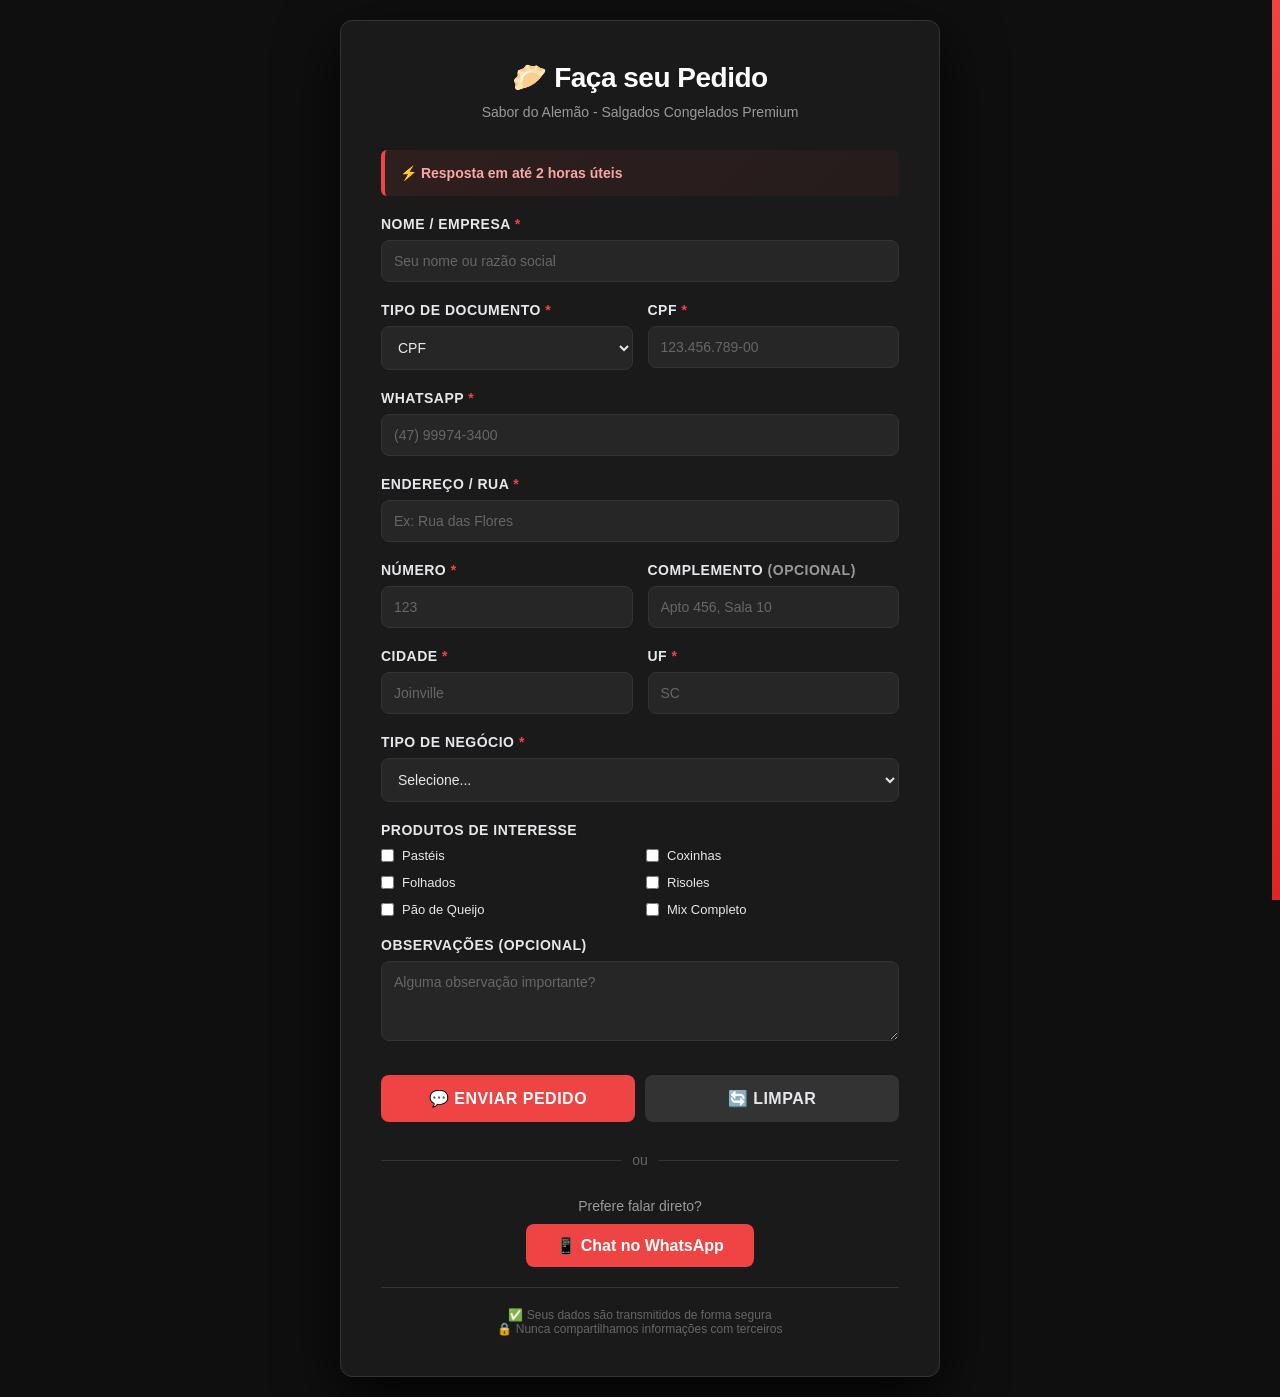
==== formulario-sabor-do-alemao.html @ 7058f877 "Site - up Foto doces" ====
<!DOCTYPE html>
<html lang="pt-BR">
<head>
  <meta charset="UTF-8">
  <meta name="viewport" content="width=device-width, initial-scale=1.0">
  <title>Faça seu Pedido - Sabor do Alemão</title>
  <style>
    * {
      margin: 0;
      padding: 0;
      box-sizing: border-box;
    }

    body {
      font-family: -apple-system, BlinkMacSystemFont, 'Segoe UI', 'Roboto', sans-serif;
      background: #0f0f0f;
      color: #e5e7eb;
      min-height: 100vh;
      display: flex;
      justify-content: center;
      align-items: center;
      padding: 20px;
      position: relative;
    }

    /* Barra vermelha lateral (como no site) */
    body::before {
      content: '';
      position: fixed;
      right: 0;
      top: 0;
      width: 8px;
      height: 100%;
      background: linear-gradient(180deg, #ef4444 0%, #dc2626 100%);
      z-index: 1;
    }

    .container {
      background: #1a1a1a;
      border-radius: 12px;
      box-shadow: 0 20px 60px rgba(0, 0, 0, 0.8);
      max-width: 600px;
      width: 100%;
      padding: 40px;
      position: relative;
      z-index: 2;
      border: 1px solid #333;
    }

    .header {
      text-align: center;
      margin-bottom: 30px;
    }

    .header h1 {
      color: #fff;
      margin-bottom: 10px;
      font-size: 28px;
      font-weight: 700;
      letter-spacing: -0.5px;
    }

    .header p {
      color: #999;
      font-size: 14px;
    }

    .form-group {
      margin-bottom: 20px;
    }

    label {
      display: block;
      font-weight: 600;
      color: #e5e7eb;
      margin-bottom: 8px;
      font-size: 14px;
      text-transform: uppercase;
      letter-spacing: 0.5px;
    }

    .required {
      color: #ef4444;
    }

    input[type="text"],
    input[type="tel"],
    select,
    textarea {
      width: 100%;
      padding: 12px;
      border: 1px solid #333;
      border-radius: 8px;
      font-size: 14px;
      font-family: inherit;
      background: #262626;
      color: #e5e7eb;
      transition: all 0.3s;
    }

    input[type="text"]::placeholder,
    input[type="tel"]::placeholder,
    textarea::placeholder {
      color: #666;
    }

    input[type="text"]:focus,
    input[type="tel"]:focus,
    select:focus,
    textarea:focus {
      outline: none;
      border-color: #ef4444;
      background: #2a2a2a;
      box-shadow: 0 0 0 3px rgba(239, 68, 68, 0.1);
    }

    select {
      cursor: pointer;
    }

    textarea {
      resize: vertical;
      min-height: 80px;
    }

    .form-row {
      display: grid;
      grid-template-columns: 1fr 1fr;
      gap: 15px;
    }

    .form-row.full {
      grid-template-columns: 1fr;
    }

    .checkbox-group {
      display: grid;
      grid-template-columns: repeat(2, 1fr);
      gap: 12px;
      margin-top: 10px;
    }

    .checkbox-group label {
      display: flex;
      align-items: center;
      margin-bottom: 0;
      font-weight: 500;
      font-size: 13px;
      color: #e5e7eb;
      text-transform: none;
      letter-spacing: normal;
      cursor: pointer;
    }

    .checkbox-group input[type="checkbox"] {
      width: auto;
      margin-right: 8px;
      cursor: pointer;
      accent-color: #ef4444;
    }

    .button-group {
      display: flex;
      gap: 10px;
      margin-top: 30px;
    }

    button {
      flex: 1;
      padding: 14px 20px;
      font-size: 16px;
      font-weight: 600;
      border: none;
      border-radius: 8px;
      cursor: pointer;
      transition: all 0.3s;
      text-transform: uppercase;
      letter-spacing: 0.5px;
    }

    .btn-submit {
      background: #ef4444;
      color: white;
    }

    .btn-submit:hover:not(:disabled) {
      background: #dc2626;
      transform: translateY(-2px);
      box-shadow: 0 10px 25px rgba(239, 68, 68, 0.3);
    }

    .btn-submit:disabled {
      opacity: 0.6;
      cursor: not-allowed;
    }

    .btn-reset {
      background: #333;
      color: #e5e7eb;
    }

    .btn-reset:hover {
      background: #444;
    }

    .info-box {
      background: linear-gradient(135deg, rgba(239, 68, 68, 0.1) 0%, rgba(239, 68, 68, 0.05) 100%);
      border-left: 4px solid #ef4444;
      padding: 15px;
      border-radius: 6px;
      margin-bottom: 20px;
      font-size: 14px;
      color: #fca5a5;
    }

    .divider {
      display: grid;
      grid-template-columns: 1fr auto 1fr;
      gap: 10px;
      align-items: center;
      margin: 30px 0;
      color: #666;
      font-size: 14px;
    }

    .divider::before,
    .divider::after {
      content: '';
      height: 1px;
      background: #333;
    }

    .footer {
      text-align: center;
      margin-top: 20px;
      padding-top: 20px;
      border-top: 1px solid #333;
      font-size: 12px;
      color: #666;
    }

    @media (max-width: 640px) {
      .container {
        padding: 25px;
      }

      .form-row {
        grid-template-columns: 1fr;
      }

      .checkbox-group {
        grid-template-columns: 1fr;
      }

      .button-group {
        flex-direction: column;
      }

      .header h1 {
        font-size: 24px;
      }
    }

    /* 🎉 SUCESSO COM ANIMAÇÃO */
    .success-message {
      display: none;
      background: linear-gradient(135deg, rgba(34, 197, 94, 0.1) 0%, rgba(34, 197, 94, 0.05) 100%);
      color: #86efac;
      padding: 20px;
      border-radius: 8px;
      margin-bottom: 20px;
      border: 2px solid #22c55e;
      animation: slideDown 0.5s ease-out;
      text-align: center;
      font-weight: 600;
    }

    .success-message.show {
      display: block;
    }

    .success-icon {
      font-size: 32px;
      margin-bottom: 10px;
      animation: pulse 0.6s ease-out;
    }

    @keyframes slideDown {
      from {
        opacity: 0;
        transform: translateY(-20px);
      }
      to {
        opacity: 1;
        transform: translateY(0);
      }
    }

    @keyframes pulse {
      0% {
        transform: scale(0.8);
        opacity: 0;
      }
      50% {
        transform: scale(1.1);
      }
      100% {
        transform: scale(1);
        opacity: 1;
      }
    }

    /* Link WhatsApp com cor vermelha */
    .whatsapp-link {
      display: inline-block;
      background: #ef4444;
      color: white;
      padding: 12px 30px;
      border-radius: 8px;
      text-decoration: none;
      font-weight: bold;
      transition: all 0.3s;
    }

    .whatsapp-link:hover {
      background: #dc2626;
      transform: translateY(-2px);
      box-shadow: 0 10px 25px rgba(239, 68, 68, 0.3);
    }
  </style>
</head>
<body>
  <div class="container">
    <div class="header">
      <h1>🥟 Faça seu Pedido</h1>
      <p>Sabor do Alemão - Salgados Congelados Premium</p>
    </div>

    <!-- 🎉 MENSAGEM DE SUCESSO COM ANIMAÇÃO -->
    <div class="success-message" id="successMsg">
      <div class="success-icon">✅</div>
      <div>Pedido enviado com sucesso!</div>
      <div style="font-size: 14px; margin-top: 8px; opacity: 0.9;">
        Entraremos em contato em breve. Obrigado! 🙏
      </div>
    </div>

    <div class="info-box">
      ⚡ <strong>Resposta em até 2 horas úteis</strong>
    </div>

    <!-- 📋 FORMULÁRIO NETLIFY FORMS -->
    <form id="formulario-pedido" name="sabor-do-alemao-formulario" method="POST" netlify netlify-honeypot="bot-field">
      
      <!-- Honeypot anti-spam (oculto) -->
      <input type="hidden" name="bot-field">
      
      <!-- NOME/EMPRESA -->
      <div class="form-group">
        <label for="nome">
          Nome / Empresa <span class="required">*</span>
        </label>
        <input 
          type="text" 
          id="nome" 
          name="nome" 
          placeholder="Seu nome ou razão social"
          required
        >
      </div>

      <!-- CPF/CNPJ -->
      <div class="form-row">
        <div class="form-group">
          <label for="tipo">Tipo de documento <span class="required">*</span></label>
          <select 
            id="tipo" 
            name="tipo" 
            onchange="alternarTipo(this)"
            required
          >
            <option value="CPF">CPF</option>
            <option value="CNPJ">CNPJ</option>
          </select>
        </div>

        <div class="form-group">
          <label for="documento" id="label-documento">
            CPF <span class="required">*</span>
          </label>
          <input 
            type="text" 
            id="documento" 
            name="documento" 
            placeholder="123.456.789-00"
            maxlength="14"
            required
          >
        </div>
      </div>

      <!-- WHATSAPP -->
      <div class="form-group">
        <label for="whatsapp">WhatsApp <span class="required">*</span></label>
        <input 
          type="tel" 
          id="whatsapp" 
          name="whatsapp" 
          placeholder="(47) 99974-3400"
          maxlength="15"
          required
        >
      </div>

      <!-- ENDEREÇO -->
      <div class="form-group">
        <label for="endereco">Endereço / Rua <span class="required">*</span></label>
        <input 
          type="text" 
          id="endereco" 
          name="endereco" 
          placeholder="Ex: Rua das Flores"
          required
        >
      </div>

      <div class="form-row">
        <div class="form-group">
          <label for="numero">Número <span class="required">*</span></label>
          <input 
            type="text" 
            id="numero" 
            name="numero" 
            placeholder="123"
            required
          >
        </div>

        <div class="form-group">
          <label for="complemento">Complemento <span style="color: #999;">(opcional)</span></label>
          <input 
            type="text" 
            id="complemento" 
            name="complemento" 
            placeholder="Apto 456, Sala 10"
          >
        </div>
      </div>

      <div class="form-row">
        <div class="form-group">
          <label for="cidade">Cidade <span class="required">*</span></label>
          <input 
            type="text" 
            id="cidade" 
            name="cidade" 
            placeholder="Joinville"
            required
          >
        </div>

        <div class="form-group">
          <label for="estado">UF <span class="required">*</span></label>
          <input 
            type="text" 
            id="estado" 
            name="estado" 
            placeholder="SC"
            maxlength="2"
            required
          >
        </div>
      </div>

      <!-- TIPO DE NEGÓCIO -->
      <div class="form-group">
        <label for="negocio">Tipo de negócio <span class="required">*</span></label>
        <select id="negocio" name="negocio" required>
          <option value="">Selecione...</option>
          <option value="Panificadora">Panificadora</option>
          <option value="Mercado / Supermercado">Mercado / Supermercado</option>
          <option value="Conveniência de Posto">Conveniência de Posto</option>
          <option value="Lanchonete / Restaurante">Lanchonete / Restaurante</option>
          <option value="Distribuidor Atacadista">Distribuidor Atacadista</option>
          <option value="Buffet / Eventos">Buffet / Eventos</option>
          <option value="Outro">Outro</option>
        </select>
      </div>

      <!-- PRODUTOS -->
      <div class="form-group">
        <label>Produtos de interesse</label>
        <div class="checkbox-group">
          <label>
            <input type="checkbox" name="produtos" value="Pastéis">
            Pastéis
          </label>
          <label>
            <input type="checkbox" name="produtos" value="Coxinhas">
            Coxinhas
          </label>
          <label>
            <input type="checkbox" name="produtos" value="Folhados">
            Folhados
          </label>
          <label>
            <input type="checkbox" name="produtos" value="Risoles">
            Risoles
          </label>
          <label>
            <input type="checkbox" name="produtos" value="Pão de Queijo">
            Pão de Queijo
          </label>
          <label>
            <input type="checkbox" name="produtos" value="Mix Completo">
            Mix Completo
          </label>
        </div>
      </div>

      <!-- OBSERVAÇÕES -->
      <div class="form-group">
        <label for="observacoes">Observações (opcional)</label>
        <textarea 
          id="observacoes" 
          name="observacoes" 
          placeholder="Alguma observação importante?"
        ></textarea>
      </div>

      <!-- BOTÕES -->
      <div class="button-group">
        <button type="submit" class="btn-submit">
          💬 Enviar Pedido
        </button>
        <button type="reset" class="btn-reset">
          🔄 Limpar
        </button>
      </div>
    </form>

    <div class="divider">
      ou
    </div>

    <div style="text-align: center;">
      <p style="color: #999; font-size: 14px; margin-bottom: 10px;">
        Prefere falar direto?
      </p>
      <a href="https://api.whatsapp.com/send?phone=5547999743400&text=Ol%C3%A1!%20Estou%20interessado%20em%20revender%20produtos%20Sabor%20do%20Alem%C3%A3o.%0A%0A%F0%9F%91%A4%20INFORMA%C3%87%C3%95ES%20PESSOAIS%3A%0ANome%2FRaz%C3%A3o%20Social%3A%20%0ACPF%2FCNPJ%3A%20%0ATelefone%3A%20%0A%0A%F0%9F%93%8D%20LOCALIZA%C3%87%C3%83O%3A%0ACidade%3A%20%0AEstado%20(SC%2FPR%2FSP)%3A%20%0A%0A%F0%9F%8F%AA%20NEG%C3%93CIO%3A%0ATipo%3A%20(Padaria%2FMercado%2FLanchonete%2Fetc)%0AProdutos%20de%20Interesse%3A%20%0A%0A%F0%9F%93%9D%20Observa%C3%A7%C3%B5es%3A%20%0A%0AObrigado!" 
        target="_blank" 
        class="whatsapp-link">
       📱 Chat no WhatsApp
      </a>
    </div>

    <div class="footer">
      ✅ Seus dados são transmitidos de forma segura<br>
      🔒 Nunca compartilhamos informações com terceiros
    </div>
  </div>

  <script>
    // ========================================
    // 💻 FORMATAÇÃO AUTOMÁTICA
    // ========================================

    // Formatar CPF/CNPJ
    document.querySelector('input[name="documento"]').addEventListener('input', function(e) {
      let valor = e.target.value.replace(/\D/g, '');
      const tipo = document.querySelector('select[name="tipo"]').value;
      
      if (tipo === 'CPF') {
        valor = valor.replace(/(\d{3})(\d)/, '$1.$2');
        valor = valor.replace(/(\d{3})(\d)/, '$1.$2');
        valor = valor.replace(/(\d{3})(\d{1,2})$/, '$1-$2');
        e.target.maxLength = 14;
      } else {
        valor = valor.replace(/(\d{2})(\d)/, '$1.$2');
        valor = valor.replace(/(\d{3})(\d)/, '$1.$2');
        valor = valor.replace(/(\d{3})(\d)/, '$1/$2');
        valor = valor.replace(/(\d{4})(\d{1,2})$/, '$1-$2');
        e.target.maxLength = 18;
      }
      
      e.target.value = valor;
    });

    // Formatar WhatsApp
    document.querySelector('input[name="whatsapp"]').addEventListener('input', function(e) {
      let valor = e.target.value.replace(/\D/g, '');
      valor = valor.replace(/(\d{2})(\d)/, '($1) $2');
      valor = valor.replace(/(\d{5})(\d)/, '$1-$2');
      e.target.maxLength = 15;
      e.target.value = valor;
    });

    // Alternar entre CPF/CNPJ
    function alternarTipo(select) {
      const documento = document.getElementById('documento');
      const label = document.querySelector('label[for="documento"]');
      
      if (select.value === 'CPF') {
        documento.placeholder = '123.456.789-00';
        label.textContent = 'CPF ';
        label.innerHTML += '<span class="required">*</span>';
      } else {
        documento.placeholder = '12.345.678/0001-99';
        label.textContent = 'CNPJ ';
        label.innerHTML += '<span class="required">*</span>';
      }
      
      documento.value = '';
      documento.maxLength = 18;
    }

    // ========================================
    // 🎯 MOSTRAR SUCESSO COM ANIMAÇÃO
    // ========================================
    document.getElementById('formulario-pedido').addEventListener('submit', function(e) {
      const successMsg = document.getElementById('successMsg');
      
      // Mostrar mensagem com delay
      setTimeout(() => {
        successMsg.classList.add('show');
        
        // Scroll para mensagem
        successMsg.scrollIntoView({ behavior: 'smooth', block: 'nearest' });
        
        // Limpar formulário
        this.reset();
        
        // Esconder após 8 segundos
        setTimeout(() => {
          successMsg.classList.remove('show');
        }, 8000);
      }, 500);
    });
  </script>
</body>
</html>
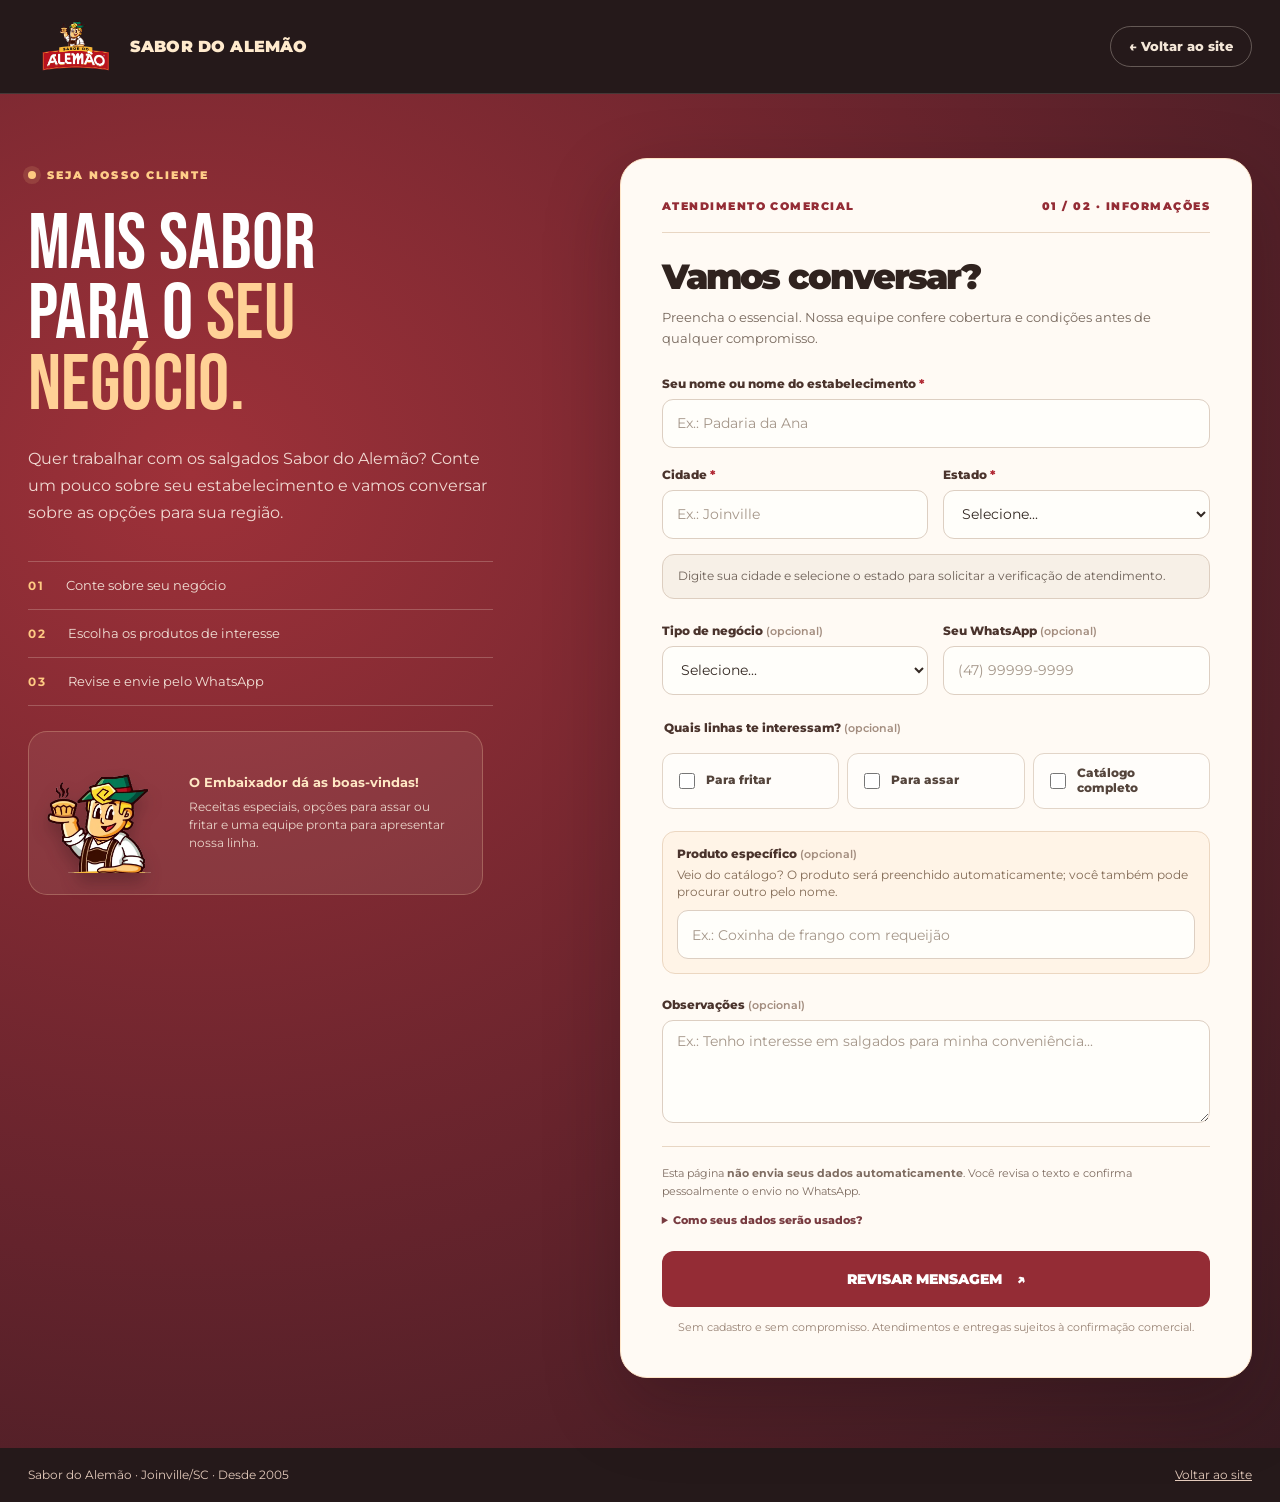
==== commit 8810cd96: "feat: replace legacy order form with branded commercial consultation and WhatsApp review" ====
--- a/formulario-sabor-do-alemao.html
+++ b/formulario-sabor-do-alemao.html
@@ -1,641 +1,79 @@
-<!DOCTYPE html>
+<!doctype html>
 <html lang="pt-BR">
 <head>
-  <meta charset="UTF-8">
-  <meta name="viewport" content="width=device-width, initial-scale=1.0">
-  <title>Faça seu Pedido - Sabor do Alemão</title>
-  <style>
-    * {
-      margin: 0;
-      padding: 0;
-      box-sizing: border-box;
-    }
-
-    body {
-      font-family: -apple-system, BlinkMacSystemFont, 'Segoe UI', 'Roboto', sans-serif;
-      background: #0f0f0f;
-      color: #e5e7eb;
-      min-height: 100vh;
-      display: flex;
-      justify-content: center;
-      align-items: center;
-      padding: 20px;
-      position: relative;
-    }
-
-    /* Barra vermelha lateral (como no site) */
-    body::before {
-      content: '';
-      position: fixed;
-      right: 0;
-      top: 0;
-      width: 8px;
-      height: 100%;
-      background: linear-gradient(180deg, #ef4444 0%, #dc2626 100%);
-      z-index: 1;
-    }
-
-    .container {
-      background: #1a1a1a;
-      border-radius: 12px;
-      box-shadow: 0 20px 60px rgba(0, 0, 0, 0.8);
-      max-width: 600px;
-      width: 100%;
-      padding: 40px;
-      position: relative;
-      z-index: 2;
-      border: 1px solid #333;
-    }
-
-    .header {
-      text-align: center;
-      margin-bottom: 30px;
-    }
-
-    .header h1 {
-      color: #fff;
-      margin-bottom: 10px;
-      font-size: 28px;
-      font-weight: 700;
-      letter-spacing: -0.5px;
-    }
-
-    .header p {
-      color: #999;
-      font-size: 14px;
-    }
-
-    .form-group {
-      margin-bottom: 20px;
-    }
-
-    label {
-      display: block;
-      font-weight: 600;
-      color: #e5e7eb;
-      margin-bottom: 8px;
-      font-size: 14px;
-      text-transform: uppercase;
-      letter-spacing: 0.5px;
-    }
-
-    .required {
-      color: #ef4444;
-    }
-
-    input[type="text"],
-    input[type="tel"],
-    select,
-    textarea {
-      width: 100%;
-      padding: 12px;
-      border: 1px solid #333;
-      border-radius: 8px;
-      font-size: 14px;
-      font-family: inherit;
-      background: #262626;
-      color: #e5e7eb;
-      transition: all 0.3s;
-    }
-
-    input[type="text"]::placeholder,
-    input[type="tel"]::placeholder,
-    textarea::placeholder {
-      color: #666;
-    }
-
-    input[type="text"]:focus,
-    input[type="tel"]:focus,
-    select:focus,
-    textarea:focus {
-      outline: none;
-      border-color: #ef4444;
-      background: #2a2a2a;
-      box-shadow: 0 0 0 3px rgba(239, 68, 68, 0.1);
-    }
-
-    select {
-      cursor: pointer;
-    }
-
-    textarea {
-      resize: vertical;
-      min-height: 80px;
-    }
-
-    .form-row {
-      display: grid;
-      grid-template-columns: 1fr 1fr;
-      gap: 15px;
-    }
-
-    .form-row.full {
-      grid-template-columns: 1fr;
-    }
-
-    .checkbox-group {
-      display: grid;
-      grid-template-columns: repeat(2, 1fr);
-      gap: 12px;
-      margin-top: 10px;
-    }
-
-    .checkbox-group label {
-      display: flex;
-      align-items: center;
-      margin-bottom: 0;
-      font-weight: 500;
-      font-size: 13px;
-      color: #e5e7eb;
-      text-transform: none;
-      letter-spacing: normal;
-      cursor: pointer;
-    }
-
-    .checkbox-group input[type="checkbox"] {
-      width: auto;
-      margin-right: 8px;
-      cursor: pointer;
-      accent-color: #ef4444;
-    }
-
-    .button-group {
-      display: flex;
-      gap: 10px;
-      margin-top: 30px;
-    }
-
-    button {
-      flex: 1;
-      padding: 14px 20px;
-      font-size: 16px;
-      font-weight: 600;
-      border: none;
-      border-radius: 8px;
-      cursor: pointer;
-      transition: all 0.3s;
-      text-transform: uppercase;
-      letter-spacing: 0.5px;
-    }
-
-    .btn-submit {
-      background: #ef4444;
-      color: white;
-    }
-
-    .btn-submit:hover:not(:disabled) {
-      background: #dc2626;
-      transform: translateY(-2px);
-      box-shadow: 0 10px 25px rgba(239, 68, 68, 0.3);
-    }
-
-    .btn-submit:disabled {
-      opacity: 0.6;
-      cursor: not-allowed;
-    }
-
-    .btn-reset {
-      background: #333;
-      color: #e5e7eb;
-    }
-
-    .btn-reset:hover {
-      background: #444;
-    }
-
-    .info-box {
-      background: linear-gradient(135deg, rgba(239, 68, 68, 0.1) 0%, rgba(239, 68, 68, 0.05) 100%);
-      border-left: 4px solid #ef4444;
-      padding: 15px;
-      border-radius: 6px;
-      margin-bottom: 20px;
-      font-size: 14px;
-      color: #fca5a5;
-    }
-
-    .divider {
-      display: grid;
-      grid-template-columns: 1fr auto 1fr;
-      gap: 10px;
-      align-items: center;
-      margin: 30px 0;
-      color: #666;
-      font-size: 14px;
-    }
-
-    .divider::before,
-    .divider::after {
-      content: '';
-      height: 1px;
-      background: #333;
-    }
-
-    .footer {
-      text-align: center;
-      margin-top: 20px;
-      padding-top: 20px;
-      border-top: 1px solid #333;
-      font-size: 12px;
-      color: #666;
-    }
-
-    @media (max-width: 640px) {
-      .container {
-        padding: 25px;
-      }
-
-      .form-row {
-        grid-template-columns: 1fr;
-      }
-
-      .checkbox-group {
-        grid-template-columns: 1fr;
-      }
-
-      .button-group {
-        flex-direction: column;
-      }
-
-      .header h1 {
-        font-size: 24px;
-      }
-    }
-
-    /* 🎉 SUCESSO COM ANIMAÇÃO */
-    .success-message {
-      display: none;
-      background: linear-gradient(135deg, rgba(34, 197, 94, 0.1) 0%, rgba(34, 197, 94, 0.05) 100%);
-      color: #86efac;
-      padding: 20px;
-      border-radius: 8px;
-      margin-bottom: 20px;
-      border: 2px solid #22c55e;
-      animation: slideDown 0.5s ease-out;
-      text-align: center;
-      font-weight: 600;
-    }
-
-    .success-message.show {
-      display: block;
-    }
-
-    .success-icon {
-      font-size: 32px;
-      margin-bottom: 10px;
-      animation: pulse 0.6s ease-out;
-    }
-
-    @keyframes slideDown {
-      from {
-        opacity: 0;
-        transform: translateY(-20px);
-      }
-      to {
-        opacity: 1;
-        transform: translateY(0);
-      }
-    }
-
-    @keyframes pulse {
-      0% {
-        transform: scale(0.8);
-        opacity: 0;
-      }
-      50% {
-        transform: scale(1.1);
-      }
-      100% {
-        transform: scale(1);
-        opacity: 1;
-      }
-    }
-
-    /* Link WhatsApp com cor vermelha */
-    .whatsapp-link {
-      display: inline-block;
-      background: #ef4444;
-      color: white;
-      padding: 12px 30px;
-      border-radius: 8px;
-      text-decoration: none;
-      font-weight: bold;
-      transition: all 0.3s;
-    }
-
-    .whatsapp-link:hover {
-      background: #dc2626;
-      transform: translateY(-2px);
-      box-shadow: 0 10px 25px rgba(239, 68, 68, 0.3);
-    }
-  </style>
+<meta charset="UTF-8">
+<meta name="viewport" content="width=device-width,initial-scale=1">
+<meta name="theme-color" content="#942c35">
+<meta name="description" content="Solicite atendimento comercial do Sabor do Alemão. Conheça os salgados, informe sua cidade e converse com nossa equipe pelo WhatsApp.">
+<title>Seja nosso cliente | Sabor do Alemão</title>
+<link rel="preconnect" href="https://fonts.googleapis.com">
+<link rel="preconnect" href="https://fonts.gstatic.com" crossorigin>
+<link href="https://fonts.googleapis.com/css2?family=Bebas+Neue&family=Montserrat:wght@400;500;600;700;800;900&display=swap" rel="stylesheet">
+<link rel="stylesheet" href="css/form-comercial-v9.css">
 </head>
 <body>
-  <div class="container">
-    <div class="header">
-      <h1>🥟 Faça seu Pedido</h1>
-      <p>Sabor do Alemão - Salgados Congelados Premium</p>
-    </div>
-
-    <!-- 🎉 MENSAGEM DE SUCESSO COM ANIMAÇÃO -->
-    <div class="success-message" id="successMsg">
-      <div class="success-icon">✅</div>
-      <div>Pedido enviado com sucesso!</div>
-      <div style="font-size: 14px; margin-top: 8px; opacity: 0.9;">
-        Entraremos em contato em breve. Obrigado! 🙏
+<header class="site-header">
+  <div class="header-wrap">
+    <a href="index.html" class="brand" aria-label="Sabor do Alemão — início"><img src="img/logo-sabor-do-alemao.webp" alt="Logo Sabor do Alemão" width="90" height="65"><span>SABOR DO ALEMÃO</span></a>
+    <a href="index.html#fazer-pedido" class="back-link">← Voltar ao site</a>
+  </div>
+</header>
+<main class="page-shell">
+  <div class="commercial-layout">
+    <aside class="intro-panel">
+      <p class="eyebrow">SEJA NOSSO CLIENTE</p>
+      <h1 class="intro-title">MAIS SABOR<br>PARA O <em>SEU<br>NEGÓCIO.</em></h1>
+      <p class="intro-text">Quer trabalhar com os salgados Sabor do Alemão? Conte um pouco sobre seu estabelecimento e vamos conversar sobre as opções para sua região.</p>
+      <div class="steps">
+        <div><strong>01</strong><span>Conte sobre seu negócio</span></div>
+        <div><strong>02</strong><span>Escolha os produtos de interesse</span></div>
+        <div><strong>03</strong><span>Revise e envie pelo WhatsApp</span></div>
       </div>
-    </div>
-
-    <div class="info-box">
-      ⚡ <strong>Resposta em até 2 horas úteis</strong>
-    </div>
-
-    <!-- 📋 FORMULÁRIO NETLIFY FORMS -->
-    <form id="formulario-pedido" name="sabor-do-alemao-formulario" method="POST" netlify netlify-honeypot="bot-field">
-      
-      <!-- Honeypot anti-spam (oculto) -->
-      <input type="hidden" name="bot-field">
-      
-      <!-- NOME/EMPRESA -->
-      <div class="form-group">
-        <label for="nome">
-          Nome / Empresa <span class="required">*</span>
-        </label>
-        <input 
-          type="text" 
-          id="nome" 
-          name="nome" 
-          placeholder="Seu nome ou razão social"
-          required
-        >
+      <div class="mascot-block">
+        <img src="img/mascote.webp" alt="Embaixador Sabor do Alemão" width="140" height="126" loading="lazy">
+        <div><strong>O Embaixador dá as boas-vindas!</strong><span>Receitas especiais, opções para assar ou fritar e uma equipe pronta para apresentar nossa linha.</span></div>
       </div>
-
-      <!-- CPF/CNPJ -->
-      <div class="form-row">
-        <div class="form-group">
-          <label for="tipo">Tipo de documento <span class="required">*</span></label>
-          <select 
-            id="tipo" 
-            name="tipo" 
-            onchange="alternarTipo(this)"
-            required
-          >
-            <option value="CPF">CPF</option>
-            <option value="CNPJ">CNPJ</option>
-          </select>
+    </aside>
+    <section class="form-panel" aria-labelledby="formTitle">
+      <div class="form-head-top"><span>ATENDIMENTO COMERCIAL</span><span id="stageCount">01 / 02 · INFORMAÇÕES</span></div>
+      <form id="leadForm">
+        <h2 id="formTitle">Vamos conversar?</h2>
+        <p class="form-subtitle">Preencha o essencial. Nossa equipe confere cobertura e condições antes de qualquer compromisso.</p>
+        <div class="form-group"><label for="nome">Seu nome ou nome do estabelecimento <span class="required">*</span></label><input id="nome" name="nome" required maxlength="110" autocomplete="organization" placeholder="Ex.: Padaria da Ana"></div>
+        <div class="form-row">
+          <div class="form-group"><label for="cidade">Cidade <span class="required">*</span></label><input id="cidade" name="cidade" required maxlength="80" autocomplete="address-level2" list="listaCidades" placeholder="Ex.: Joinville"><datalist id="listaCidades"></datalist></div>
+          <div class="form-group"><label for="estado">Estado <span class="required">*</span></label><select id="estado" name="estado" required autocomplete="address-level1"><option value="">Selecione...</option><option value="SC">Santa Catarina</option><option value="PR">Paraná</option><option value="SP">São Paulo</option><option value="Outro">Outro</option></select></div>
         </div>
-
-        <div class="form-group">
-          <label for="documento" id="label-documento">
-            CPF <span class="required">*</span>
-          </label>
-          <input 
-            type="text" 
-            id="documento" 
-            name="documento" 
-            placeholder="123.456.789-00"
-            maxlength="14"
-            required
-          >
+        <p class="coverage-status" id="coverageStatus" role="status" aria-live="polite">Digite sua cidade e selecione o estado para solicitar a verificação de atendimento.</p>
+        <div class="form-row">
+          <div class="form-group"><label for="negocio">Tipo de negócio <small>(opcional)</small></label><select id="negocio" name="negocio"><option value="">Selecione...</option><option>Padaria / Panificadora</option><option>Mercado / Supermercado</option><option>Conveniência</option><option>Lanchonete / Restaurante</option><option>Revenda / Distribuição</option><option>Buffet / Eventos</option><option>Outro</option></select></div>
+          <div class="form-group"><label for="whatsapp">Seu WhatsApp <small>(opcional)</small></label><input id="whatsapp" name="whatsapp" type="tel" inputmode="tel" autocomplete="tel-national" maxlength="20" placeholder="(47) 99999-9999"></div>
         </div>
-      </div>
-
-      <!-- WHATSAPP -->
-      <div class="form-group">
-        <label for="whatsapp">WhatsApp <span class="required">*</span></label>
-        <input 
-          type="tel" 
-          id="whatsapp" 
-          name="whatsapp" 
-          placeholder="(47) 99974-3400"
-          maxlength="15"
-          required
-        >
-      </div>
-
-      <!-- ENDEREÇO -->
-      <div class="form-group">
-        <label for="endereco">Endereço / Rua <span class="required">*</span></label>
-        <input 
-          type="text" 
-          id="endereco" 
-          name="endereco" 
-          placeholder="Ex: Rua das Flores"
-          required
-        >
-      </div>
-
-      <div class="form-row">
-        <div class="form-group">
-          <label for="numero">Número <span class="required">*</span></label>
-          <input 
-            type="text" 
-            id="numero" 
-            name="numero" 
-            placeholder="123"
-            required
-          >
+        <fieldset class="interest-group"><legend>Quais linhas te interessam? <small>(opcional)</small></legend><div class="interest-options">
+          <label class="interest-option"><input type="checkbox" name="interesse" value="Para fritar"><span>Para fritar</span></label>
+          <label class="interest-option"><input type="checkbox" name="interesse" value="Para assar"><span>Para assar</span></label>
+          <label class="interest-option"><input type="checkbox" name="interesse" value="Catálogo completo"><span>Catálogo completo</span></label>
+        </div></fieldset>
+        <div class="product-inline"><label for="produtoEspecifico">Produto específico <small>(opcional)</small></label><p>Veio do catálogo? O produto será preenchido automaticamente; você também pode procurar outro pelo nome.</p><input id="produtoEspecifico" name="produto" list="listaProdutos" maxlength="150" placeholder="Ex.: Coxinha de frango com requeijão"><datalist id="listaProdutos"></datalist></div>
+        <div class="form-group"><label for="mensagem">Observações <small>(opcional)</small></label><textarea id="mensagem" name="mensagem" maxlength="650" placeholder="Ex.: Tenho interesse em salgados para minha conveniência..." rows="3"></textarea></div>
+        <div class="form-consent">Esta página <strong>não envia seus dados automaticamente</strong>. Você revisa o texto e confirma pessoalmente o envio no WhatsApp.
+          <details><summary>Como seus dados serão usados?</summary><p>Os dados que você optar por compartilhar serão usados para atendimento comercial e análise de cobertura. Ao abrir e enviar a mensagem, as informações passam pelo WhatsApp. Consulte também a <a href="index.html#fazer-pedido">página institucional</a> ou entre em contato para exercer seus direitos de privacidade.</p></details>
         </div>
-
-        <div class="form-group">
-          <label for="complemento">Complemento <span style="color: #999;">(opcional)</span></label>
-          <input 
-            type="text" 
-            id="complemento" 
-            name="complemento" 
-            placeholder="Apto 456, Sala 10"
-          >
-        </div>
-      </div>
-
-      <div class="form-row">
-        <div class="form-group">
-          <label for="cidade">Cidade <span class="required">*</span></label>
-          <input 
-            type="text" 
-            id="cidade" 
-            name="cidade" 
-            placeholder="Joinville"
-            required
-          >
-        </div>
-
-        <div class="form-group">
-          <label for="estado">UF <span class="required">*</span></label>
-          <input 
-            type="text" 
-            id="estado" 
-            name="estado" 
-            placeholder="SC"
-            maxlength="2"
-            required
-          >
-        </div>
-      </div>
-
-      <!-- TIPO DE NEGÓCIO -->
-      <div class="form-group">
-        <label for="negocio">Tipo de negócio <span class="required">*</span></label>
-        <select id="negocio" name="negocio" required>
-          <option value="">Selecione...</option>
-          <option value="Panificadora">Panificadora</option>
-          <option value="Mercado / Supermercado">Mercado / Supermercado</option>
-          <option value="Conveniência de Posto">Conveniência de Posto</option>
-          <option value="Lanchonete / Restaurante">Lanchonete / Restaurante</option>
-          <option value="Distribuidor Atacadista">Distribuidor Atacadista</option>
-          <option value="Buffet / Eventos">Buffet / Eventos</option>
-          <option value="Outro">Outro</option>
-        </select>
-      </div>
-
-      <!-- PRODUTOS -->
-      <div class="form-group">
-        <label>Produtos de interesse</label>
-        <div class="checkbox-group">
-          <label>
-            <input type="checkbox" name="produtos" value="Pastéis">
-            Pastéis
-          </label>
-          <label>
-            <input type="checkbox" name="produtos" value="Coxinhas">
-            Coxinhas
-          </label>
-          <label>
-            <input type="checkbox" name="produtos" value="Folhados">
-            Folhados
-          </label>
-          <label>
-            <input type="checkbox" name="produtos" value="Risoles">
-            Risoles
-          </label>
-          <label>
-            <input type="checkbox" name="produtos" value="Pão de Queijo">
-            Pão de Queijo
-          </label>
-          <label>
-            <input type="checkbox" name="produtos" value="Mix Completo">
-            Mix Completo
-          </label>
-        </div>
-      </div>
-
-      <!-- OBSERVAÇÕES -->
-      <div class="form-group">
-        <label for="observacoes">Observações (opcional)</label>
-        <textarea 
-          id="observacoes" 
-          name="observacoes" 
-          placeholder="Alguma observação importante?"
-        ></textarea>
-      </div>
-
-      <!-- BOTÕES -->
-      <div class="button-group">
-        <button type="submit" class="btn-submit">
-          💬 Enviar Pedido
-        </button>
-        <button type="reset" class="btn-reset">
-          🔄 Limpar
-        </button>
-      </div>
-    </form>
-
-    <div class="divider">
-      ou
-    </div>
-
-    <div style="text-align: center;">
-      <p style="color: #999; font-size: 14px; margin-bottom: 10px;">
-        Prefere falar direto?
-      </p>
-      <a href="https://api.whatsapp.com/send?phone=5547999743400&text=Ol%C3%A1!%20Estou%20interessado%20em%20revender%20produtos%20Sabor%20do%20Alem%C3%A3o.%0A%0A%F0%9F%91%A4%20INFORMA%C3%87%C3%95ES%20PESSOAIS%3A%0ANome%2FRaz%C3%A3o%20Social%3A%20%0ACPF%2FCNPJ%3A%20%0ATelefone%3A%20%0A%0A%F0%9F%93%8D%20LOCALIZA%C3%87%C3%83O%3A%0ACidade%3A%20%0AEstado%20(SC%2FPR%2FSP)%3A%20%0A%0A%F0%9F%8F%AA%20NEG%C3%93CIO%3A%0ATipo%3A%20(Padaria%2FMercado%2FLanchonete%2Fetc)%0AProdutos%20de%20Interesse%3A%20%0A%0A%F0%9F%93%9D%20Observa%C3%A7%C3%B5es%3A%20%0A%0AObrigado!" 
-        target="_blank" 
-        class="whatsapp-link">
-       📱 Chat no WhatsApp
-      </a>
-    </div>
-
-    <div class="footer">
-      ✅ Seus dados são transmitidos de forma segura<br>
-      🔒 Nunca compartilhamos informações com terceiros
-    </div>
+        <button class="submit-btn" type="submit">REVISAR MENSAGEM <span aria-hidden="true">↗</span></button><p class="submit-note">Sem cadastro e sem compromisso. Atendimentos e entregas sujeitos à confirmação comercial.</p>
+      </form>
+      <section class="preview" id="reviewStage" aria-labelledby="reviewTitle" hidden>
+        <h2 class="preview-title" id="reviewTitle" tabindex="-1">Está tudo certo?</h2>
+        <p class="preview-note">Confira ou edite sua mensagem. Ao continuar, o WhatsApp será aberto; você ainda precisa apertar <strong>Enviar</strong> na conversa.</p>
+        <textarea class="message-preview" id="messagePreview" aria-label="Mensagem para enviar ao WhatsApp" rows="13"></textarea>
+        <a id="openWhatsApp" class="whatsapp-button" target="_blank" rel="noopener noreferrer" href="https://wa.me/5547999743400">ABRIR NO WHATSAPP <span aria-hidden="true">↗</span></a>
+        <div class="preview-actions"><button type="button" id="copyText">Copiar mensagem</button><button type="button" id="editForm">Editar dados</button></div>
+        <p class="copy-status" id="copyStatus" role="status"></p>
+        <p class="external-note" id="formStatus" role="status">A mensagem ainda não foi enviada.</p>
+      </section>
+    </section>
   </div>
-
-  <script>
-    // ========================================
-    // 💻 FORMATAÇÃO AUTOMÁTICA
-    // ========================================
-
-    // Formatar CPF/CNPJ
-    document.querySelector('input[name="documento"]').addEventListener('input', function(e) {
-      let valor = e.target.value.replace(/\D/g, '');
-      const tipo = document.querySelector('select[name="tipo"]').value;
-      
-      if (tipo === 'CPF') {
-        valor = valor.replace(/(\d{3})(\d)/, '$1.$2');
-        valor = valor.replace(/(\d{3})(\d)/, '$1.$2');
-        valor = valor.replace(/(\d{3})(\d{1,2})$/, '$1-$2');
-        e.target.maxLength = 14;
-      } else {
-        valor = valor.replace(/(\d{2})(\d)/, '$1.$2');
-        valor = valor.replace(/(\d{3})(\d)/, '$1.$2');
-        valor = valor.replace(/(\d{3})(\d)/, '$1/$2');
-        valor = valor.replace(/(\d{4})(\d{1,2})$/, '$1-$2');
-        e.target.maxLength = 18;
-      }
-      
-      e.target.value = valor;
-    });
-
-    // Formatar WhatsApp
-    document.querySelector('input[name="whatsapp"]').addEventListener('input', function(e) {
-      let valor = e.target.value.replace(/\D/g, '');
-      valor = valor.replace(/(\d{2})(\d)/, '($1) $2');
-      valor = valor.replace(/(\d{5})(\d)/, '$1-$2');
-      e.target.maxLength = 15;
-      e.target.value = valor;
-    });
-
-    // Alternar entre CPF/CNPJ
-    function alternarTipo(select) {
-      const documento = document.getElementById('documento');
-      const label = document.querySelector('label[for="documento"]');
-      
-      if (select.value === 'CPF') {
-        documento.placeholder = '123.456.789-00';
-        label.textContent = 'CPF ';
-        label.innerHTML += '<span class="required">*</span>';
-      } else {
-        documento.placeholder = '12.345.678/0001-99';
-        label.textContent = 'CNPJ ';
-        label.innerHTML += '<span class="required">*</span>';
-      }
-      
-      documento.value = '';
-      documento.maxLength = 18;
-    }
-
-    // ========================================
-    // 🎯 MOSTRAR SUCESSO COM ANIMAÇÃO
-    // ========================================
-    document.getElementById('formulario-pedido').addEventListener('submit', function(e) {
-      const successMsg = document.getElementById('successMsg');
-      
-      // Mostrar mensagem com delay
-      setTimeout(() => {
-        successMsg.classList.add('show');
-        
-        // Scroll para mensagem
-        successMsg.scrollIntoView({ behavior: 'smooth', block: 'nearest' });
-        
-        // Limpar formulário
-        this.reset();
-        
-        // Esconder após 8 segundos
-        setTimeout(() => {
-          successMsg.classList.remove('show');
-        }, 8000);
-      }, 500);
-    });
-  </script>
+</main>
+<footer class="footer"><div class="footer-inner"><span>Sabor do Alemão · Joinville/SC · Desde 2005</span><a href="index.html">Voltar ao site</a></div></footer>
+<script src="js/form-comercial-v9.js"></script>
 </body>
-</html>
+</html>
--- a/css/form-comercial-v9.css
+++ b/css/form-comercial-v9.css
@@ -0,0 +1,79 @@
+
+:root{--wine:#942c35;--wine-dark:#551c26;--burgundy:#2b191a;--cream:#fff7eb;--sand:#f1dec6;--gold:#efc180;--ink:#30231f;--muted:#78695e;--border:#e8d6c3}
+*{box-sizing:border-box}
+html{scroll-behavior:smooth}
+body{margin:0;background:#2a191a;color:var(--ink);font-family:'Montserrat',Arial,sans-serif;-webkit-font-smoothing:antialiased}
+button,input,select,textarea{font:inherit}
+button,a,input,select,textarea{outline-offset:3px}
+:focus-visible{outline:3px solid #e8aa5a!important}
+a{color:inherit;text-decoration:none}
+[hidden]{display:none!important}
+.site-header{background:#25191a;border-bottom:1px solid #fff2df25}
+.header-wrap{max-width:1320px;padding:14px 28px;margin:auto;min-height:83px;display:flex;align-items:center;justify-content:space-between;gap:14px}
+.brand{display:flex;align-items:center;gap:12px;color:#ffeacd;font-size:1rem;font-weight:900;letter-spacing:.01em}
+.brand img{width:90px;max-height:65px;object-fit:contain}
+.back-link{color:#f4e7d8;font-size:.79rem;font-weight:800;border:1px solid #fff4e54a;border-radius:30px;padding:12px 18px}
+.back-link:hover{background:#ffffff15}
+.page-shell{background:radial-gradient(ellipse at 15% 28%,#9e3139,#64232c 57%,#381b21);min-height:calc(100vh - 142px);padding:clamp(44px,5vw,80px) 28px 70px;color:#fff}
+.commercial-layout{max-width:1260px;margin:0 auto;display:grid;grid-template-columns:minmax(0,.91fr) minmax(0,1.09fr);gap:clamp(30px,5vw,74px);align-items:start}
+.intro-panel{position:sticky;top:35px;padding-top:10px;min-width:0}
+.eyebrow{font-size:.68rem;letter-spacing:.19em;font-weight:900;color:#ffcd88;display:flex;align-items:center;gap:11px;margin:0 0 28px}
+.eyebrow:before{content:'';width:8px;height:8px;background:#ffca81;border-radius:50%;box-shadow:0 0 0 5px #ffce8a22}
+.intro-title{font-family:'Bebas Neue','Impact',sans-serif;font-size:clamp(4.5rem,6.1vw,7.7rem);line-height:.9;letter-spacing:.005em;font-weight:400;margin:0 0 24px;text-transform:uppercase}
+.intro-title em{color:#ffd196;font-style:normal}
+.intro-text{color:#f1d9d2;max-width:475px;line-height:1.75;font-size:.97rem}
+.steps{margin:35px 0 25px;max-width:465px;border-top:1px solid #fff3e33a}
+.steps div{display:flex;gap:22px;align-items:center;padding:16px 0;border-bottom:1px solid #fff3e33a;font-size:.8rem;color:#f2e1d7}
+.steps strong{color:#ffca83;font-size:.72rem;letter-spacing:.14em}
+.mascot-block{display:flex;align-items:center;gap:15px;max-width:455px;min-height:154px;border:1px solid #ffddae42;background:#fff5e912;border-radius:19px;padding:18px 24px 18px 5px}
+.mascot-block img{width:140px;height:126px;object-fit:contain;filter:drop-shadow(0 10px 8px #2c12154f)}
+.mascot-block strong{font-size:.84rem;color:#ffe8c5;display:block;margin-bottom:8px}
+.mascot-block span{font-size:.72rem;color:#ead6cb;line-height:1.6;display:block}
+.form-panel{background:#fffaf4;border:1px solid #ffe5c8;border-radius:27px;padding:clamp(22px,3.2vw,44px);box-shadow:0 28px 75px #170d1245;color:var(--ink);min-width:0}
+.form-head-top{display:flex;justify-content:space-between;gap:10px;border-bottom:1px solid var(--border);padding-bottom:19px;color:var(--wine);font-size:.66rem;font-weight:900;letter-spacing:.14em}
+.form-panel h2{font-size:clamp(1.7rem,2.7vw,2.75rem);font-weight:900;letter-spacing:-.06em;line-height:1.12;margin:25px 0 10px}
+.form-subtitle{font-size:.84rem;line-height:1.6;color:var(--muted);margin:0 0 26px}
+.form-group{margin-bottom:19px}
+.form-row{display:grid;grid-template-columns:minmax(0,1fr) minmax(0,1fr);gap:15px}
+label,fieldset legend{font-size:.76rem;font-weight:800;color:#4a332c;display:block;margin:0 0 8px}
+label small,fieldset small{font-weight:600;color:#a38d7f;font-size:.68rem}
+.required{color:#b22a35}
+input:not([type=checkbox]),select,textarea{width:100%;min-height:49px;border:1px solid #ddcfc2;border-radius:11px;background:#fffefa;color:#342923;padding:12px 14px;transition:border-color .2s,box-shadow .2s;font-size:.86rem}
+input::placeholder,textarea::placeholder{color:#a5978a}
+input:focus,select:focus,textarea:focus{border-color:#b35456;box-shadow:0 0 0 3px #b8494930;outline:0}
+textarea{min-height:103px;resize:vertical}
+.coverage-status{border-radius:12px;border:1px solid #ddcec0;background:#f7f0e7;color:#6e6158;font-size:.74rem;line-height:1.6;padding:12px 15px;margin:-4px 0 24px}
+.coverage-status[data-status=ready]{background:#fff0d9;border-color:#f0c99c;color:#805130}
+.interest-group{border:0;padding:0;margin:6px 0 22px;min-width:0}
+.interest-options{display:grid;grid-template-columns:repeat(3,minmax(0,1fr));gap:8px;margin-top:10px}
+.interest-option{display:flex;align-items:center;gap:8px;padding:12px;border:1px solid #e2d5c8;border-radius:11px;color:#54443b;background:#fffdfa;font-size:.72rem;font-weight:800;cursor:pointer;min-height:50px;line-height:1.3;margin:0}
+.interest-option:has(input:checked){border-color:#bc7b73;background:#ffefe0;color:#813b39}
+.interest-option input{accent-color:var(--wine);width:16px;height:16px;flex:none}
+.product-inline{border:1px solid #ecd7c1;background:#fff4e7;border-radius:13px;padding:14px;margin-bottom:23px}
+.product-inline label{margin-bottom:6px}
+.product-inline p{color:#836b56;margin:0 0 9px;font-size:.72rem;line-height:1.5}
+.form-consent{border-top:1px solid var(--border);padding:17px 0 8px;margin-top:18px;font-size:.69rem;line-height:1.65;color:#7e6c61}
+.form-consent a{color:var(--wine);text-decoration:underline}
+.form-consent details{margin:10px 0 14px}
+.form-consent summary{cursor:pointer;font-weight:800;color:#783b40}
+.form-consent details p{margin:9px 0}
+.submit-btn,.whatsapp-button{width:100%;min-height:56px;border-radius:12px;background:var(--wine);color:white;border:0;font-weight:900;font-size:.85rem;cursor:pointer;display:flex;align-items:center;justify-content:center;gap:15px;text-align:center;padding:12px 18px;transition:background .2s,transform .2s}
+.submit-btn:hover{background:#70202b;transform:translateY(-2px)}
+.submit-note{color:#988375;font-size:.69rem;text-align:center;line-height:1.55;margin:12px 0 0}
+.preview[hidden]{display:none}
+.preview-title{margin:28px 0 14px;font-size:1.3rem;font-weight:900;letter-spacing:-.025em}
+.preview-note{font-size:.8rem;line-height:1.65;color:#78685d;margin:0 0 16px}
+.message-preview{display:block;resize:vertical;width:100%;min-height:280px;white-space:pre-wrap;border:1px solid #dec7b3;border-radius:14px;background:#fff0dc;color:#3f2d24;font:500 .77rem/1.65 'Montserrat',Arial,sans-serif;padding:17px;overflow-wrap:anywhere}
+.whatsapp-button{background:#27774b;margin:16px 0 10px}
+.whatsapp-button:hover{background:#185e38}
+.preview-actions{display:flex;flex-wrap:wrap;gap:9px;margin-top:10px}
+.preview-actions button{border:1px solid #d6beb0;background:#fffdfa;border-radius:11px;color:#663c38;min-height:44px;padding:10px 15px;font-weight:800;font-size:.73rem;cursor:pointer;flex:1}
+.preview-actions button:hover{background:#fff0de}
+.copy-status{min-height:19px;font-size:.7rem;color:#6f5546;margin-top:8px}
+.external-note{font-size:.71rem;line-height:1.65;color:#8d7669;margin:8px 0}
+.footer{background:#25191a;color:#e3cabb;padding:20px 28px;font-size:.72rem}
+.footer-inner{max-width:1260px;margin:auto;display:flex;gap:16px;align-items:center;justify-content:space-between}
+.footer a{text-decoration:underline}
+@media(max-width:960px){.commercial-layout{grid-template-columns:1fr;gap:36px}.intro-panel{position:relative;top:auto}.intro-title{font-size:clamp(4rem,8.4vw,6.7rem)}.mascot-block{display:none}.steps{display:none}.intro-text{margin-bottom:0}.page-shell{padding-top:48px}.form-panel{max-width:760px;width:100%;margin:auto}}
+@media(max-width:620px){.header-wrap{padding:12px 17px;min-height:73px}.brand{font-size:.76rem}.brand img{width:65px}.back-link{font-size:.65rem;padding:10px 12px}.page-shell{padding:32px 15px 55px}.intro-title{font-size:clamp(3.5rem,12vw,5.5rem);margin-bottom:14px}.intro-text{font-size:.82rem}.eyebrow{font-size:.55rem;margin-bottom:15px}.commercial-layout{gap:25px}.form-panel{border-radius:19px;padding:23px 19px}.form-panel h2{margin-top:21px}.form-head-top{font-size:.58rem}.form-row{grid-template-columns:1fr;gap:0}.interest-options{grid-template-columns:1fr}.interest-option{min-height:47px}.footer-inner{display:block}.footer-inner span{display:block;margin-bottom:8px}}
+@media(prefers-reduced-motion:reduce){html{scroll-behavior:auto}.submit-btn,.back-link{transition:none!important;transform:none!important}}
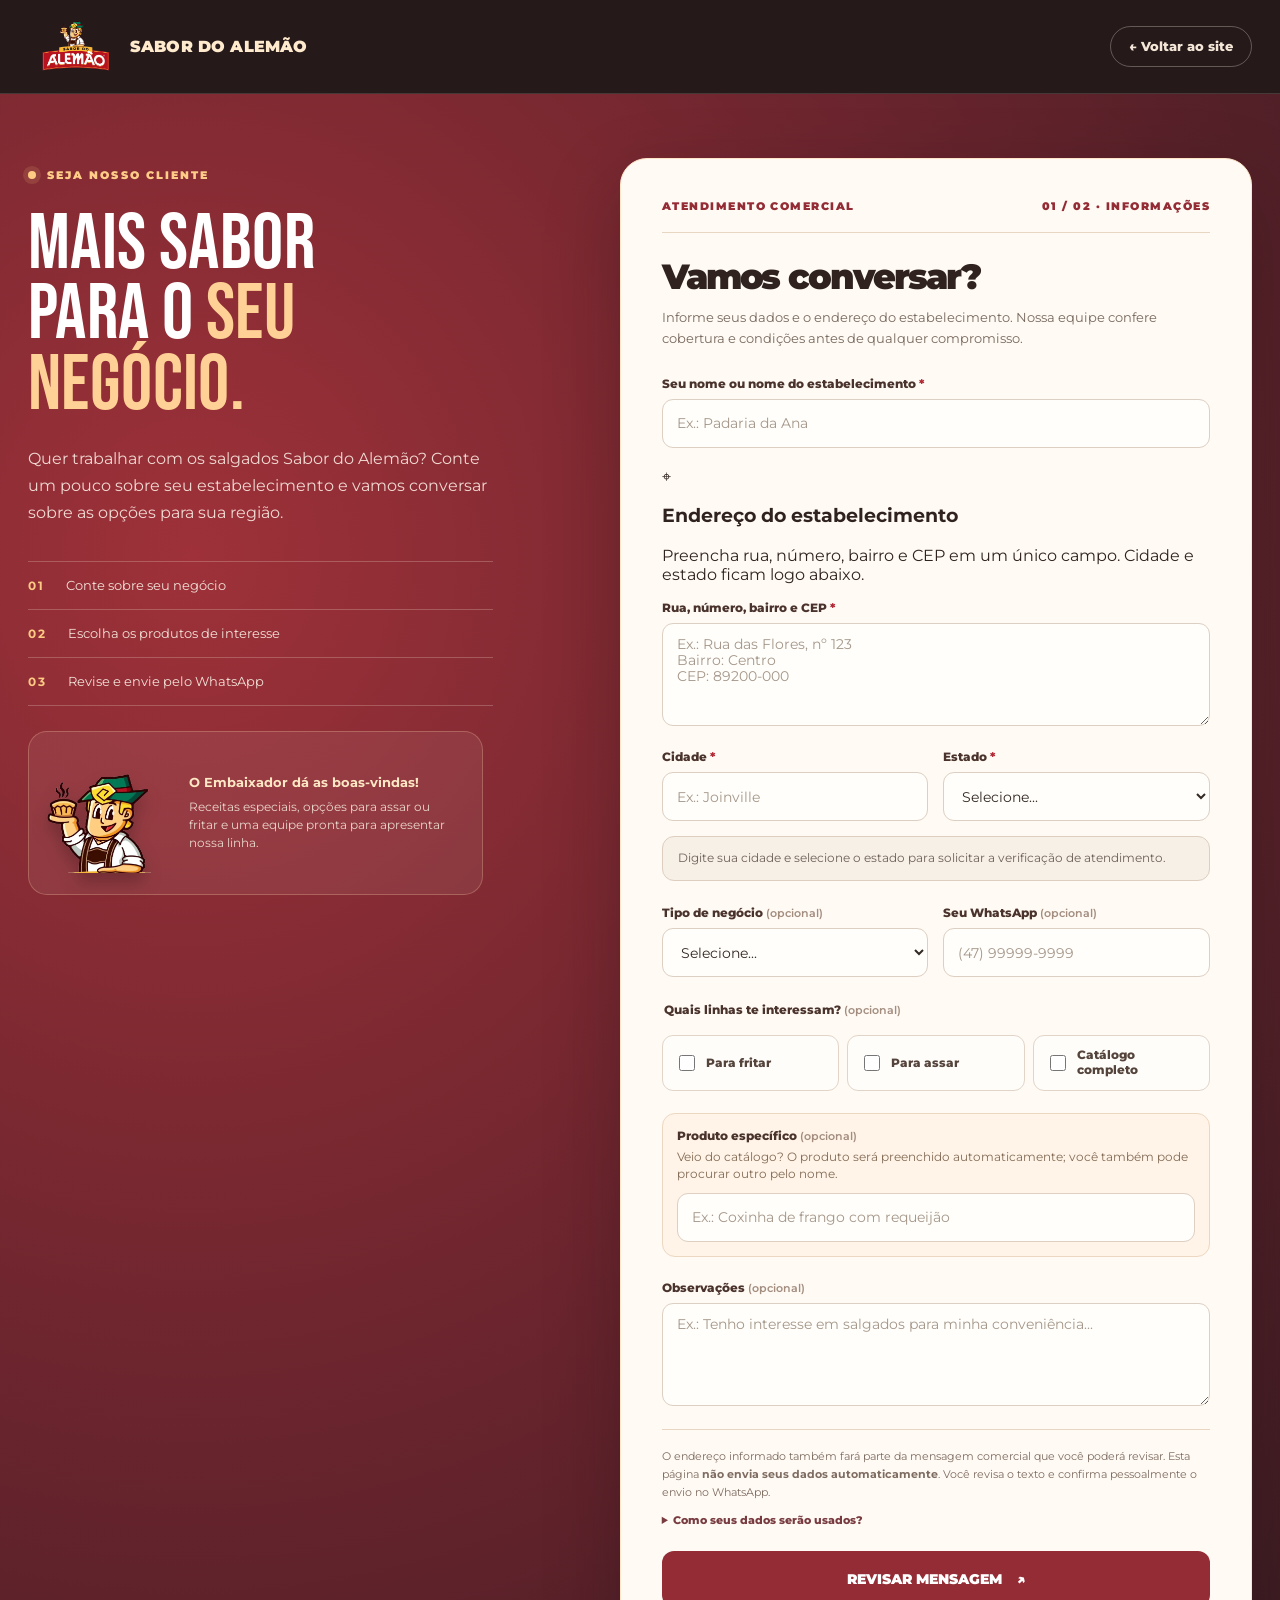
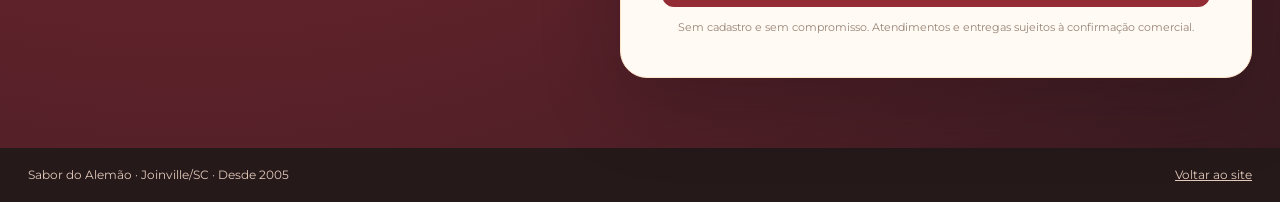
==== commit c9f31bc6: "feat: collect complete establishment address in V9 inquiry (formulario-sabor-do-alemao.html)" ====
--- a/formulario-sabor-do-alemao.html
+++ b/formulario-sabor-do-alemao.html
@@ -38,13 +38,23 @@
       <div class="form-head-top"><span>ATENDIMENTO COMERCIAL</span><span id="stageCount">01 / 02 · INFORMAÇÕES</span></div>
       <form id="leadForm">
         <h2 id="formTitle">Vamos conversar?</h2>
-        <p class="form-subtitle">Preencha o essencial. Nossa equipe confere cobertura e condições antes de qualquer compromisso.</p>
+        <p class="form-subtitle">Informe seus dados e o endereço do estabelecimento. Nossa equipe confere cobertura e condições antes de qualquer compromisso.</p>
         <div class="form-group"><label for="nome">Seu nome ou nome do estabelecimento <span class="required">*</span></label><input id="nome" name="nome" required maxlength="110" autocomplete="organization" placeholder="Ex.: Padaria da Ana"></div>
-        <div class="form-row">
+        <section class="address-card" aria-labelledby="enderecoTitulo">
+          <div class="address-card-head">
+            <span class="address-card-symbol" aria-hidden="true">⌖</span>
+            <div><h3 id="enderecoTitulo">Endereço do estabelecimento</h3><p>Preencha rua, número, bairro e CEP em um único campo. Cidade e estado ficam logo abaixo.</p></div>
+          </div>
+          <div class="form-group address-text-group">
+            <label for="endereco">Rua, número, bairro e CEP <span class="required">*</span></label>
+            <textarea id="endereco" name="endereco" required minlength="10" maxlength="300" rows="3" autocomplete="street-address" placeholder="Ex.: Rua das Flores, nº 123&#10;Bairro: Centro&#10;CEP: 89200-000"></textarea>
+          </div>
+          <div class="form-row">
           <div class="form-group"><label for="cidade">Cidade <span class="required">*</span></label><input id="cidade" name="cidade" required maxlength="80" autocomplete="address-level2" list="listaCidades" placeholder="Ex.: Joinville"><datalist id="listaCidades"></datalist></div>
           <div class="form-group"><label for="estado">Estado <span class="required">*</span></label><select id="estado" name="estado" required autocomplete="address-level1"><option value="">Selecione...</option><option value="SC">Santa Catarina</option><option value="PR">Paraná</option><option value="SP">São Paulo</option><option value="Outro">Outro</option></select></div>
         </div>
-        <p class="coverage-status" id="coverageStatus" role="status" aria-live="polite">Digite sua cidade e selecione o estado para solicitar a verificação de atendimento.</p>
+          <p class="coverage-status" id="coverageStatus" role="status" aria-live="polite">Digite sua cidade e selecione o estado para solicitar a verificação de atendimento.</p>
+        </section>
         <div class="form-row">
           <div class="form-group"><label for="negocio">Tipo de negócio <small>(opcional)</small></label><select id="negocio" name="negocio"><option value="">Selecione...</option><option>Padaria / Panificadora</option><option>Mercado / Supermercado</option><option>Conveniência</option><option>Lanchonete / Restaurante</option><option>Revenda / Distribuição</option><option>Buffet / Eventos</option><option>Outro</option></select></div>
           <div class="form-group"><label for="whatsapp">Seu WhatsApp <small>(opcional)</small></label><input id="whatsapp" name="whatsapp" type="tel" inputmode="tel" autocomplete="tel-national" maxlength="20" placeholder="(47) 99999-9999"></div>
@@ -56,7 +66,7 @@
         </div></fieldset>
         <div class="product-inline"><label for="produtoEspecifico">Produto específico <small>(opcional)</small></label><p>Veio do catálogo? O produto será preenchido automaticamente; você também pode procurar outro pelo nome.</p><input id="produtoEspecifico" name="produto" list="listaProdutos" maxlength="150" placeholder="Ex.: Coxinha de frango com requeijão"><datalist id="listaProdutos"></datalist></div>
         <div class="form-group"><label for="mensagem">Observações <small>(opcional)</small></label><textarea id="mensagem" name="mensagem" maxlength="650" placeholder="Ex.: Tenho interesse em salgados para minha conveniência..." rows="3"></textarea></div>
-        <div class="form-consent">Esta página <strong>não envia seus dados automaticamente</strong>. Você revisa o texto e confirma pessoalmente o envio no WhatsApp.
+        <div class="form-consent">O endereço informado também fará parte da mensagem comercial que você poderá revisar. Esta página <strong>não envia seus dados automaticamente</strong>. Você revisa o texto e confirma pessoalmente o envio no WhatsApp.
           <details><summary>Como seus dados serão usados?</summary><p>Os dados que você optar por compartilhar serão usados para atendimento comercial e análise de cobertura. Ao abrir e enviar a mensagem, as informações passam pelo WhatsApp. Consulte também a <a href="index.html#fazer-pedido">página institucional</a> ou entre em contato para exercer seus direitos de privacidade.</p></details>
         </div>
         <button class="submit-btn" type="submit">REVISAR MENSAGEM <span aria-hidden="true">↗</span></button><p class="submit-note">Sem cadastro e sem compromisso. Atendimentos e entregas sujeitos à confirmação comercial.</p>
